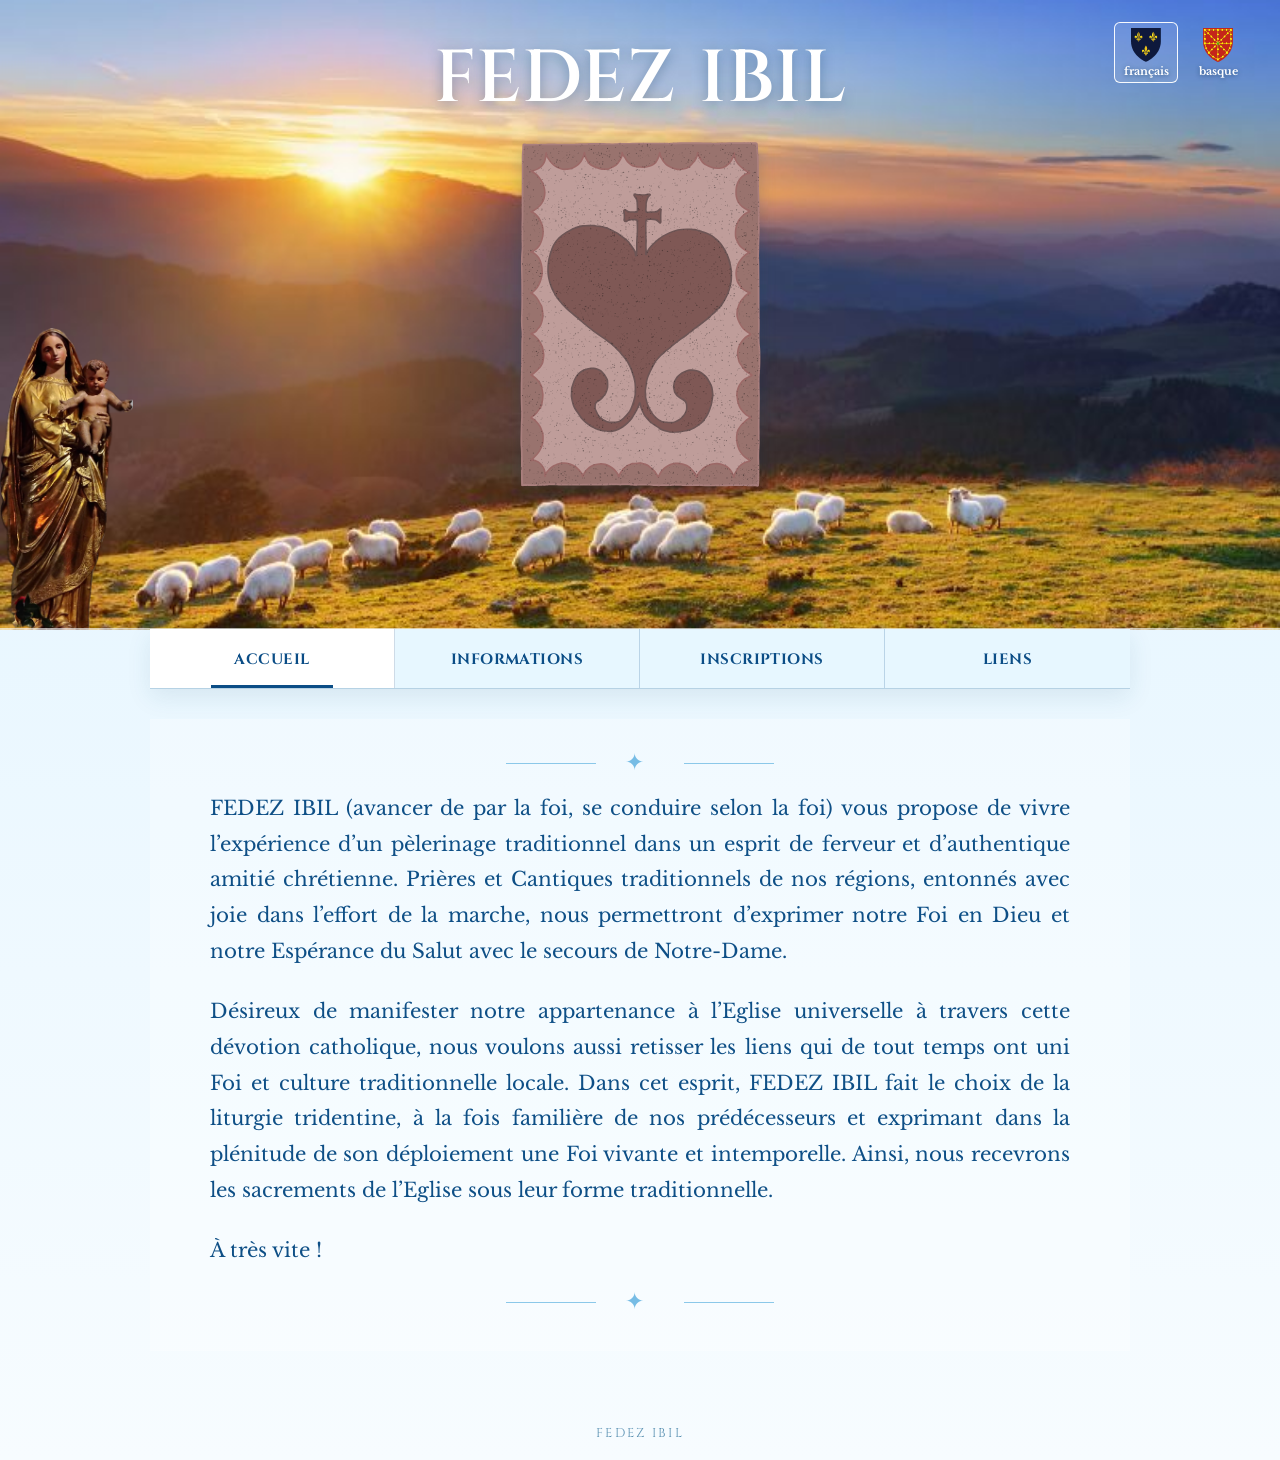
==== index.html @ 3ceb7825 "Update index.html" ====
<!doctype html>
<html lang="fr">

<head>
  <meta charset="utf-8">

  <meta
    name="viewport"
    content="width=device-width, initial-scale=1"
  >

  <meta
    name="description"
    content="Fedez Ibil — pèlerinage traditionnel, foi et culture locale."
  >

  <title>Fedez Ibil</title>

  <link rel="preconnect" href="https://fonts.googleapis.com">
  <link rel="preconnect" href="https://fonts.gstatic.com" crossorigin>

  <link
    href="https://fonts.googleapis.com/css2?family=Cinzel:wght@500;600;700&family=Libre+Baskerville:ital,wght@0,400;0,700;1,400&display=swap"
    rel="stylesheet"
  >

  <link rel="stylesheet" href="style.css">

  <script defer src="langue.js"></script>
</head>

<body>


<!-- LANGUES -->

<div
  class="language-switch"
  aria-label="Choix de la langue"
>

  <button
    class="lang-btn active"
    data-lang="fr"
    type="button"
    aria-label="français"
  >

    <img
      src="images/blason-france.svg"
      alt=""
    >

    <span
      class="lang-label"
      data-lang-label="fr"
    >
      français
    </span>

  </button>


  <button
    class="lang-btn"
    data-lang="eu"
    type="button"
    aria-label="basque"
  >

    <img
      src="images/blason-navarre.svg"
      alt=""
    >

    <span
      class="lang-label"
      data-lang-label="eu"
    >
      basque
    </span>

  </button>

</div>



<!-- GRANDE IMAGE -->

<header class="hero">

  <img
    class="hero-photo"
    src="images/garazi.jpg"
    alt="Saint-Jean-Pied-de-Port"
  >


  <!-- TITRE -->

  <div
    class="brand"
    aria-label="Fedez Ibil"
  >

    <div class="brand-title">

      <span class="brand-word">
        FE<span id="logo-start">D</span>EZ
      </span>

      <span class="brand-word">
        I<span id="logo-end">B</span>IL
      </span>

    </div>

  </div>


  <!-- SACRÉ-CŒUR -->

  <img
    src="images/bihotz-sakratua.svg"
    alt=""
    class="brand-heart"
  >


  <!-- VIERGE -->

  <img
    class="virgin"
    src="images/vierge-ciboure.png"
    alt="Vierge à l'Enfant"
  >


  <!-- DEVISE ET DATE DU PÈLERINAGE -->

  <div class="hero-caption">

    <div
      class="hero-quote"
      data-i18n="hero.quote"
    >
      Voilà ce Cœur qui a tant aimé les hommes…
    </div>

    <div
      class="hero-subtitle"
      data-i18n="hero.subtitle"
    >
      Pèlerinage traditionnel basque – 17 et 18 octobre 2026
    </div>

  </div>


  <div class="hero-bottom-line"></div>

</header>



<!-- NAVIGATION -->

<nav
  class="main-nav"
  aria-label="Navigation principale"
>

  <a
    class="nav-link active"
    href="index.html"
    data-i18n="nav.home"
  >
    Accueil
  </a>

  <a
    class="nav-link"
    href="informations.html"
    data-i18n="nav.info"
  >
    Informations
  </a>

  <a
    class="nav-link"
    href="inscriptions.html"
    data-i18n="nav.signup"
  >
    Inscriptions
  </a>

  <a
    class="nav-link"
    href="liens.html"
    data-i18n="nav.links"
  >
    Liens
  </a>

</nav>



<!-- CONTENU -->

<main class="home-main">

  <section class="intro-card">

    <div
      class="ornament"
      aria-hidden="true"
    >
      ✦
    </div>


    <div
      class="intro-text"
      data-i18n-html="home.text"
    >

      <p>
        FEDEZ IBIL (avancer de par la foi, se conduire selon la foi) vous propose de vivre l’expérience d’un pèlerinage traditionnel dans un esprit de ferveur et d’authentique amitié chrétienne. Prières et Cantiques traditionnels de nos régions, entonnés avec joie dans l’effort de la marche, nous permettront d’exprimer notre Foi en Dieu et notre Espérance du Salut avec le secours de Notre-Dame.
      </p>

      <p>
        Désireux de manifester notre appartenance à l’Eglise universelle à travers cette dévotion catholique, nous voulons aussi retisser les liens qui de tout temps ont uni Foi et culture traditionnelle locale. Dans cet esprit, FEDEZ IBIL fait le choix de la liturgie tridentine, à la fois familière de nos prédécesseurs et exprimant dans la plénitude de son déploiement une Foi vivante et intemporelle. Ainsi, nous recevrons les sacrements de l’Eglise sous leur forme traditionnelle.
      </p>

      <p>
        À très vite !
      </p>

    </div>


    <div
      class="ornament ornament-bottom"
      aria-hidden="true"
    >
      ✦
    </div>

  </section>

</main>


<footer>
  <span>FEDEZ IBIL</span>
</footer>

</body>

</html>
---- style.css ----
:root{
  --blue:#9ed4f2;
  --blue-deep:#0b4d86;
  --blue-dark:#073b69;
  --blue-pale:#eaf7ff;
  --white:#fff;
  --ink:#17364c;
  --line:rgba(255,255,255,.58);
}

*{
  box-sizing:border-box;
}

html{
  scroll-behavior:smooth;
}

body{
  margin:0;
  color:var(--ink);
  background:linear-gradient(#dff3ff,#f7fcff);
  font-family:"Libre Baskerville",Georgia,serif;
}


/* HERO */

.hero{
  position:relative;

  height:clamp(
    560px,
    calc(516px + 8.9vw),
    650px
  );

  min-height:0;

  overflow:hidden;
  background:var(--blue);
}

.hero-photo{
  position:absolute;
  inset:0;

  width:100%;
  height:100%;

  object-fit:cover;
  object-position:center 56%;

  z-index:0;
}

.hero::after{
  display:none;
}


/* LANGUES : TOUJOURS AU-DESSUS DE TOUT */

.language-switch{
  position:fixed;

  top:22px;
  right:30px;

  display:flex;
  align-items:flex-start;

  gap:8px;

  z-index:2147483647;
}

.lang-btn{
  display:flex;
  flex-direction:column;

  align-items:center;
  justify-content:center;

  gap:3px;

  min-width:64px;

  padding:5px 6px 4px;

  border:1px solid transparent;
  border-radius:6px;

  background:transparent;

  color:#fff;

  cursor:pointer;

  font-family:"Libre Baskerville",Georgia,serif;
  font-weight:700;

  text-shadow:0 1px 4px rgba(0,47,78,.5);

  transition:.15s ease;
}

.lang-btn img{
  width:34px;
  height:34px;
  object-fit:contain;
}

.lang-btn:hover{
  background:rgba(255,255,255,.10);
}

.lang-btn.active{
  border-color:rgba(255,255,255,.95);
  background:rgba(255,255,255,.10);
}

.lang-label{
  font-size:.68rem;
  line-height:1.15;
  white-space:nowrap;
}


/* FEDEZ IBIL */

.brand{
  position:absolute;

  top:clamp(
    28px,
    calc(120px - 6.1vw),
    90px
  );

  left:50%;

  transform:translateX(-50%);

  z-index:20;

  color:#fff;

  text-shadow:0 3px 13px rgba(2,52,89,.34);

  font-family:"Cinzel",serif;
  font-weight:600;

  letter-spacing:.035em;
  line-height:1;

  white-space:nowrap;
}

.brand-title{
  display:flex;

  align-items:center;
  justify-content:center;

  gap:.32em;

  font-size:clamp(
    50px,
    calc(35.5px + 2.97vw),
    80px
  );
}

.brand-word{
  display:inline-block;
}


/* SACRÉ-CŒUR */

.brand-heart{
  position:absolute;

  left:50%;
  top:50%;

  transform:translate(-50%,-50%);

  width:200px;
  height:auto;

  object-fit:contain;

  z-index:15;

  filter:drop-shadow(
    0 3px 8px rgba(7,61,100,.20)
  );
}


/* VIERGE */

.virgin{
  position:absolute;

  left:0;
  bottom:-7px;

  height:clamp(
    49%,
    calc(35.9% + 2.67vw),
    76%
  );

  width:auto;

  object-fit:contain;
  object-position:left bottom;

  z-index:10;
}

.hero-bottom-line{
  position:absolute;

  bottom:0;
  left:0;
  right:0;

  height:2px;

  background:rgba(255,255,255,.64);

  z-index:30;
}


/* NAVIGATION */

.main-nav{
  position:relative;

  z-index:100;

  display:grid;

  grid-template-columns:
    repeat(4,minmax(0,1fr));

  max-width:980px;

  margin:-1px auto 0;

  background:rgba(232,247,255,.96);

  border-bottom:
    1px solid rgba(11,77,134,.22);

  box-shadow:
    0 8px 25px rgba(26,84,121,.10);
}

.nav-link{
  position:relative;

  padding:20px 12px 18px;

  text-align:center;

  text-decoration:none;
  text-transform:uppercase;

  color:var(--blue-deep);

  font-family:"Cinzel",serif;

  font-size:.94rem;
  font-weight:700;

  letter-spacing:.03em;

  border-right:
    1px solid rgba(11,77,134,.2);
}

.nav-link:last-child{
  border-right:0;
}

.nav-link:hover,
.nav-link.active{
  background:#fff;
}

.nav-link.active::after{
  content:"";

  position:absolute;

  bottom:0;
  left:25%;
  right:25%;

  height:3px;

  background:var(--blue-deep);
}


/* CONTENU */

.home-main{
  position:relative;

  z-index:50;

  padding:30px 20px 56px;
}

.intro-card{
  position:relative;

  max-width:980px;

  margin:0 auto;

  padding:28px 60px 36px;

  background:rgba(255,255,255,.28);
}


/*
   TEXTE D'ACCUEIL

   Les trois paragraphes sont justifiés.
   FEDEZ IBIL n'a aucun traitement en gras :
   il reste simplement écrit en capitales
   dans le HTML / JavaScript.
*/

.intro-text{
  color:#0e4f86;

  font-size:clamp(
    1.05rem,
    1.55vw,
    1.38rem
  );

  line-height:1.8;

  text-align:justify;
}

.intro-text p{
  margin:0 0 1.25em 0;
}

.intro-text p:last-child{
  margin-bottom:0;
}


/* ORNEMENTS */

.ornament{
  margin:0 auto 15px;

  color:#76bce5;

  font-size:1.45rem;

  letter-spacing:.45em;

  text-align:center;
}

.ornament::before,
.ornament::after{
  content:"";

  display:inline-block;

  vertical-align:middle;

  width:90px;
  max-width:16vw;

  height:1px;

  margin:0 12px;

  background:#8bc8e9;
}

.ornament-bottom{
  margin:17px auto 0;
}


/* FOOTER */

footer{
  padding:18px;

  text-align:center;

  color:#5a91b2;

  font-family:"Cinzel",serif;

  font-size:.8rem;

  letter-spacing:.18em;
}


/* PAGES PROVISOIRES */

.placeholder{
  max-width:900px;

  margin:60px auto;

  padding:30px 24px;

  text-align:center;
}

.placeholder h1{
  color:var(--blue-deep);

  font-family:"Cinzel",serif;
}

.placeholder a{
  color:var(--blue-deep);
}


/* TABLETTE */

@media(max-width:800px){

  .language-switch{
    top:16px;
    right:16px;
  }

  .hero-photo{
    object-position:63% center;
  }

  .main-nav{
    grid-template-columns:
      repeat(2,1fr);
  }

  .nav-link:nth-child(2){
    border-right:0;
  }

  .intro-card{
    padding:22px 10px 30px;
  }
}


/* TÉLÉPHONE */

@media(max-width:520px){

  .language-switch{
    top:10px;
    right:10px;

    gap:8px;
  }

  .lang-btn{
    min-width:54px;

    padding:3px 5px;

    gap:3px;

    border-radius:7px;
  }

  .lang-btn img{
    width:26px;
    height:26px;

    margin:0 auto 3px;
  }

  .lang-label{
    font-family:
      Georgia,
      "Times New Roman",
      serif;

    font-size:.72rem;

    font-weight:400;

    line-height:1.2;

    white-space:nowrap;
  }

  .lang-btn.active .lang-label{
    font-weight:700;
  }
}


/* ÉCRAN TRÈS ÉTROIT */

@media(max-width:380px){

  .brand-title{
    max-width:94vw;
  }

}


/* PETIT TÉLÉPHONE */

@media(max-width:470px){

  .main-nav{
    grid-template-columns:
      1fr 1fr;
  }

  .nav-link{
    font-size:.75rem;

    padding:16px 5px;
  }

  .intro-text{
    font-size:1rem;
    line-height:1.65;
  }
}
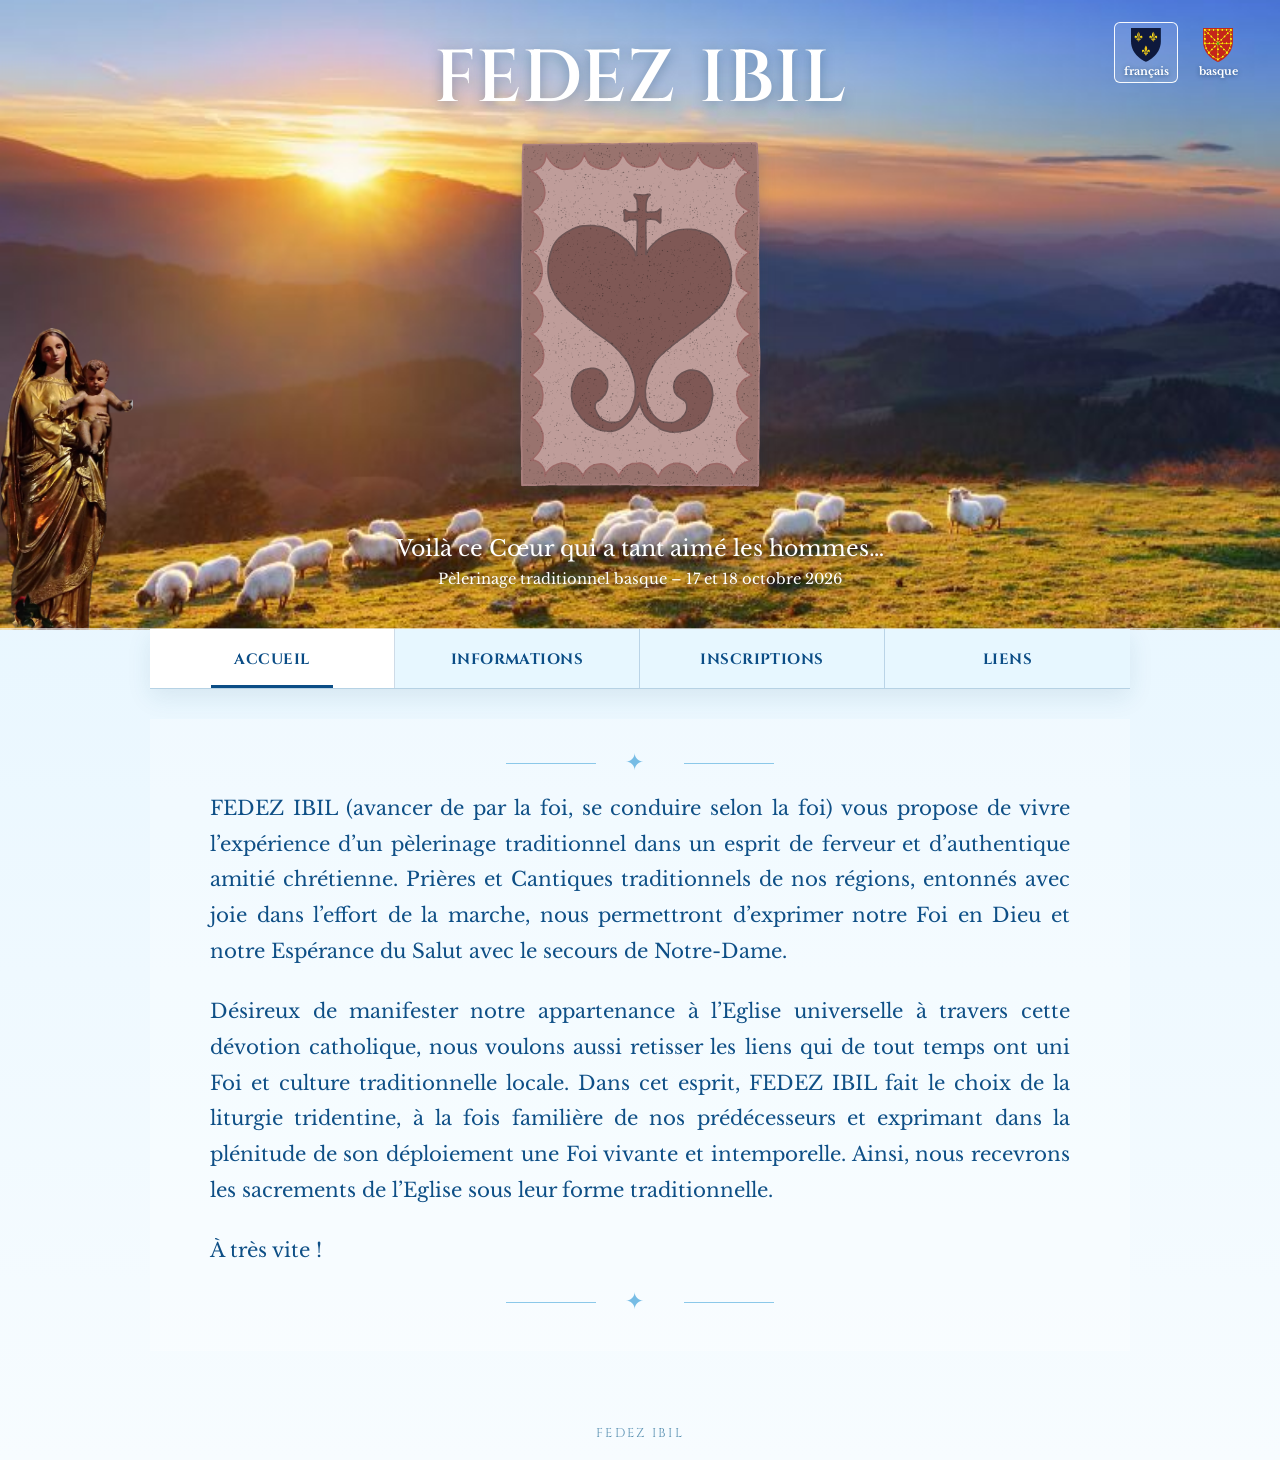
==== commit 212fa0e3: "Update data-i18n attribute in hero-quote div" ====
--- a/index.html
+++ b/index.html
@@ -143,7 +143,7 @@
 
     <div
       class="hero-quote"
-      data-i18n="hero.quote"
+      data-i18n-html="hero.quote"
     >
       Voilà ce Cœur qui a tant aimé les hommes…
     </div>
--- a/style.css
+++ b/style.css
@@ -24,7 +24,9 @@
 }
 
 
-/* HERO */
+/* =========================================================
+   HERO
+   ========================================================= */
 
 .hero{
   position:relative;
@@ -59,7 +61,9 @@
 }
 
 
-/* LANGUES : TOUJOURS AU-DESSUS DE TOUT */
+/* =========================================================
+   LANGUES
+   ========================================================= */
 
 .language-switch{
   position:fixed;
@@ -127,7 +131,9 @@
 }
 
 
-/* FEDEZ IBIL */
+/* =========================================================
+   FEDEZ IBIL
+   ========================================================= */
 
 .brand{
   position:absolute;
@@ -177,7 +183,9 @@
 }
 
 
-/* SACRÉ-CŒUR */
+/* =========================================================
+   SACRÉ-CŒUR
+   ========================================================= */
 
 .brand-heart{
   position:absolute;
@@ -200,7 +208,90 @@
 }
 
 
-/* VIERGE */
+/* =========================================================
+   DEVISE ET DATE DU PÈLERINAGE
+   ========================================================= */
+
+.hero-caption{
+  position:absolute;
+
+  left:50%;
+
+  /*
+     La position verticale exacte est calculée
+     dans langue.js en fonction du bas réel
+     du Sacré-Cœur et du bas de la photographie.
+  */
+
+  top:78%;
+
+  transform:translate(-50%,-50%);
+
+  z-index:25;
+
+  width:min(88%,1100px);
+
+  text-align:center;
+
+  color:#fff;
+
+  font-family:
+    "Libre Baskerville",
+    Georgia,
+    serif;
+
+  /*
+     Même formule que FEDEZ IBIL.
+
+     Les tailles des deux lignes sont ensuite
+     exprimées en "em". Elles restent donc
+     proportionnelles à la taille du titre.
+  */
+
+  font-size:clamp(
+    50px,
+    calc(35.5px + 2.97vw),
+    80px
+  );
+
+  text-shadow:
+    0 2px 7px rgba(0,35,65,.72);
+
+  pointer-events:none;
+}
+
+
+/* « Voilà ce Cœur qui a tant aimé les hommes… » */
+
+.hero-quote{
+  font-size:.30em;
+
+  line-height:1.25;
+
+  font-weight:400;
+
+  text-transform:none;
+}
+
+
+/* Pèlerinage basque traditionnel – 17 et 18 octobre 2026 */
+
+.hero-subtitle{
+  margin-top:.55em;
+
+  font-size:.20em;
+
+  line-height:1.3;
+
+  font-weight:400;
+
+  text-transform:none;
+}
+
+
+/* =========================================================
+   VIERGE
+   ========================================================= */
 
 .virgin{
   position:absolute;
@@ -237,7 +328,9 @@
 }
 
 
-/* NAVIGATION */
+/* =========================================================
+   NAVIGATION
+   ========================================================= */
 
 .main-nav{
   position:relative;
@@ -309,7 +402,9 @@
 }
 
 
-/* CONTENU */
+/* =========================================================
+   CONTENU
+   ========================================================= */
 
 .home-main{
   position:relative;
@@ -332,14 +427,9 @@
 }
 
 
-/*
+/* =========================================================
    TEXTE D'ACCUEIL
-
-   Les trois paragraphes sont justifiés.
-   FEDEZ IBIL n'a aucun traitement en gras :
-   il reste simplement écrit en capitales
-   dans le HTML / JavaScript.
-*/
+   ========================================================= */
 
 .intro-text{
   color:#0e4f86;
@@ -364,7 +454,9 @@
 }
 
 
-/* ORNEMENTS */
+/* =========================================================
+   ORNEMENTS
+   ========================================================= */
 
 .ornament{
   margin:0 auto 15px;
@@ -401,7 +493,9 @@
 }
 
 
-/* FOOTER */
+/* =========================================================
+   FOOTER
+   ========================================================= */
 
 footer{
   padding:18px;
@@ -418,7 +512,9 @@
 }
 
 
-/* PAGES PROVISOIRES */
+/* =========================================================
+   PAGES PROVISOIRES
+   ========================================================= */
 
 .placeholder{
   max-width:900px;
@@ -441,7 +537,9 @@
 }
 
 
-/* TABLETTE */
+/* =========================================================
+   TABLETTE
+   ========================================================= */
 
 @media(max-width:800px){
 
@@ -469,7 +567,9 @@
 }
 
 
-/* TÉLÉPHONE */
+/* =========================================================
+   TÉLÉPHONE
+   ========================================================= */
 
 @media(max-width:520px){
 
@@ -515,10 +615,31 @@
   .lang-btn.active .lang-label{
     font-weight:700;
   }
-}
-
-
-/* ÉCRAN TRÈS ÉTROIT */
+
+
+  /*
+     Légère adaptation pour éviter que les
+     deux textes ne prennent trop de place
+     sur les écrans étroits.
+  */
+
+  .hero-caption{
+    width:94%;
+  }
+
+  .hero-quote{
+    font-size:.29em;
+  }
+
+  .hero-subtitle{
+    font-size:.19em;
+  }
+}
+
+
+/* =========================================================
+   ÉCRAN TRÈS ÉTROIT
+   ========================================================= */
 
 @media(max-width:380px){
 
@@ -529,7 +650,9 @@
 }
 
 
-/* PETIT TÉLÉPHONE */
+/* =========================================================
+   PETIT TÉLÉPHONE
+   ========================================================= */
 
 @media(max-width:470px){
 
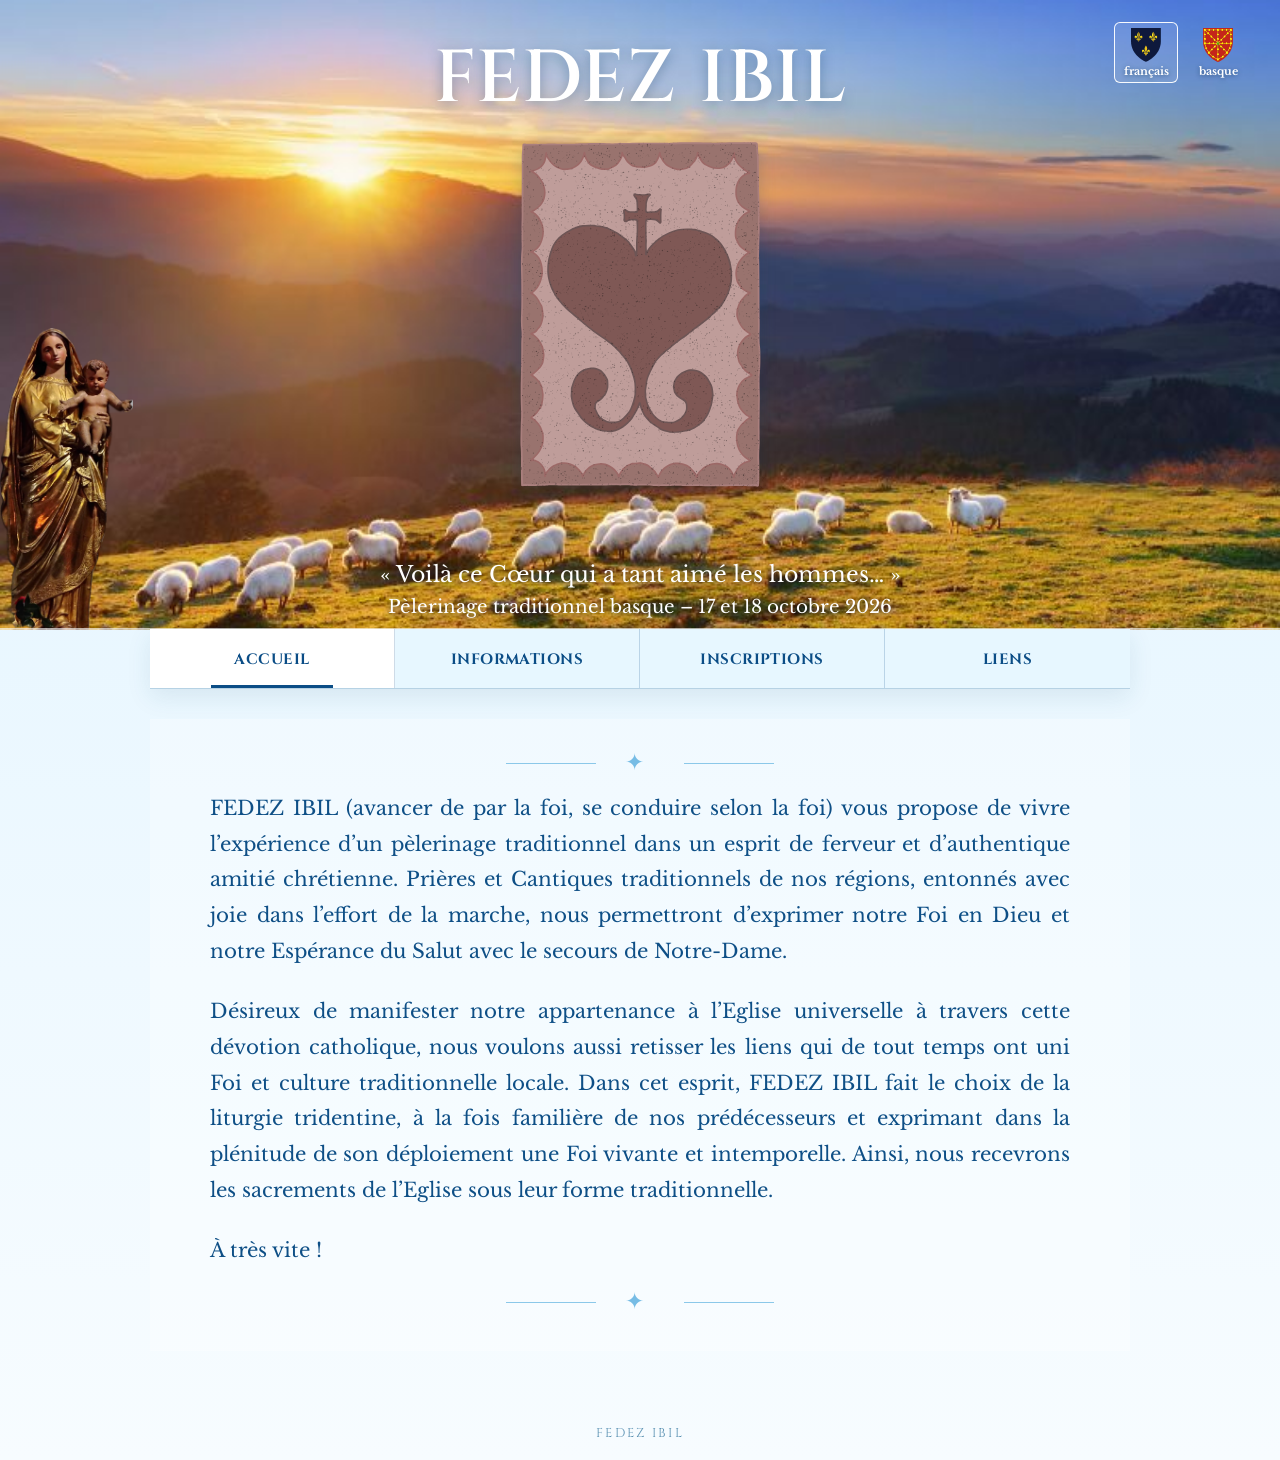
==== commit 7bc4e392: "Add files via upload" ====
--- a/index.html
+++ b/index.html
@@ -29,7 +29,7 @@
   <script defer src="langue.js"></script>
 </head>
 
-<body>
+<body data-page="home">
 
 
 <!-- LANGUES -->
@@ -150,7 +150,7 @@
 
     <div
       class="hero-subtitle"
-      data-i18n="hero.subtitle"
+      data-i18n-html="hero.subtitle"
     >
       Pèlerinage traditionnel basque – 17 et 18 octobre 2026
     </div>
--- a/style.css
+++ b/style.css
@@ -218,14 +218,13 @@
   left:50%;
 
   /*
-     La position verticale exacte est calculée
-     dans langue.js en fonction du bas réel
-     du Sacré-Cœur et du bas de la photographie.
+     La position verticale de ce bloc
+     est calculée dans langue.js.
   */
 
   top:78%;
 
-  transform:translate(-50%,-50%);
+  transform:translateX(-50%);
 
   z-index:25;
 
@@ -241,11 +240,10 @@
     serif;
 
   /*
-     Même formule que FEDEZ IBIL.
-
-     Les tailles des deux lignes sont ensuite
-     exprimées en "em". Elles restent donc
-     proportionnelles à la taille du titre.
+     Même formule de référence que FEDEZ IBIL.
+     Les tailles ci-dessous étant exprimées
+     en em, elles restent proportionnelles
+     à la taille du titre.
   */
 
   font-size:clamp(
@@ -264,6 +262,15 @@
 /* « Voilà ce Cœur qui a tant aimé les hommes… » */
 
 .hero-quote{
+  position:absolute;
+
+  left:50%;
+  top:0;
+
+  width:100%;
+
+  transform:translateX(-50%);
+
   font-size:.30em;
 
   line-height:1.25;
@@ -271,21 +278,49 @@
   font-weight:400;
 
   text-transform:none;
+
+  white-space:nowrap;
 }
 
 
 /* Pèlerinage basque traditionnel – 17 et 18 octobre 2026 */
 
 .hero-subtitle{
-  margin-top:.55em;
-
-  font-size:.20em;
+  position:absolute;
+
+  left:50%;
+
+  /*
+     Sa position verticale exacte est
+     calculée dans langue.js afin que
+     cette ligne se trouve à équidistance
+     de la citation et du bas de la photo.
+  */
+
+  top:50px;
+
+  width:100%;
+
+  transform:translateX(-50%);
+
+  font-size:.25em;
 
   line-height:1.3;
 
   font-weight:400;
 
   text-transform:none;
+
+  white-space:nowrap;
+}
+
+
+/* Exposants basques : 2026ko / 18an */
+
+.hero-subtitle sup{
+  font-size:.65em;
+  vertical-align:super;
+  line-height:0;
 }
 
 
@@ -618,9 +653,8 @@
 
 
   /*
-     Légère adaptation pour éviter que les
-     deux textes ne prennent trop de place
-     sur les écrans étroits.
+     Sur téléphone, la devise dispose
+     d'un peu plus de largeur.
   */
 
   .hero-caption{
@@ -632,7 +666,7 @@
   }
 
   .hero-subtitle{
-    font-size:.19em;
+    font-size:.23em;
   }
 }
 
@@ -672,3 +706,267 @@
     line-height:1.65;
   }
 }
+
+
+/* =========================================================
+   PAGE INFORMATIONS
+   ========================================================= */
+
+.information-page{
+  min-height:100vh;
+  background:linear-gradient(#dff3ff,#f7fcff);
+}
+
+.info-home-link{
+  position:fixed;
+  top:18px;
+  left:30px;
+  z-index:2147483647;
+
+  display:flex;
+  flex-direction:column;
+  align-items:center;
+  justify-content:center;
+
+  color:#fff;
+  text-decoration:none;
+  text-align:center;
+
+  /* Aucun aspect de bouton : ni fond, ni bordure, ni cadre. */
+  background:transparent;
+  border:0;
+  box-shadow:none;
+  padding:0;
+}
+
+.info-home-link:hover .info-home-title,
+.info-home-link:focus-visible .info-home-title{
+  text-shadow:0 0 7px rgba(255,255,255,.45);
+}
+
+.info-home-link:focus-visible{
+  outline:1px solid rgba(255,255,255,.75);
+  outline-offset:6px;
+  border-radius:2px;
+}
+
+.info-home-title{
+  font-family:"Cinzel",serif;
+  font-size:.92rem;
+  font-weight:700;
+  letter-spacing:.055em;
+  line-height:1.1;
+}
+
+.info-home-heart{
+  display:block;
+  width:54px;
+  height:54px;
+  margin-top:4px;
+  object-fit:contain;
+}
+
+.info-main{
+  position:relative;
+  z-index:1;
+  padding:126px 20px 54px;
+}
+
+.info-page-card{
+  width:min(980px,100%);
+  margin:0 auto;
+  padding:30px 60px 38px;
+  background:rgba(255,255,255,.28);
+}
+
+.info-poster-button{
+  display:block;
+  width:min(700px,100%);
+  margin:0 auto 28px;
+  padding:0;
+  border:0;
+  background:transparent;
+  cursor:zoom-in;
+}
+
+.info-poster{
+  display:block;
+  width:100%;
+  height:auto;
+  max-height:78vh;
+  object-fit:contain;
+  filter:drop-shadow(0 9px 18px rgba(11,77,134,.18));
+}
+
+.info-text{
+  max-width:900px;
+  margin:0 auto;
+  color:#0e4f86;
+  font-size:clamp(1.05rem,1.55vw,1.38rem);
+  line-height:1.8;
+  text-align:justify;
+}
+
+.info-text p{
+  margin:0 0 1.25em;
+}
+
+.info-text ul{
+  margin:0 0 1.25em;
+  padding-left:1.45em;
+}
+
+.info-text li+li{
+  margin-top:.8em;
+}
+
+.info-saints{
+  display:grid;
+  grid-template-columns:repeat(2,minmax(0,1fr));
+  gap:24px;
+  max-width:900px;
+  margin:30px auto 0;
+}
+
+.info-saints figure{
+  margin:0;
+}
+
+.info-saints img{
+  display:block;
+  width:100%;
+  height:auto;
+  border-radius:3px;
+  box-shadow:0 8px 20px rgba(26,84,121,.14);
+}
+
+.info-saints figcaption{
+  margin:0 0 10px;
+  color:var(--blue-deep);
+  font-size:clamp(.88rem,1.2vw,1rem);
+  line-height:1.45;
+  text-align:center;
+  font-style:italic;
+}
+
+.info-back-wrap{
+  margin:34px 0 0;
+  text-align:center;
+}
+
+.info-back-button{
+  display:inline-block;
+  padding:9px 14px;
+  border:1px solid rgba(255,255,255,.85);
+  border-radius:7px;
+  background:var(--blue-deep);
+  color:#fff;
+  text-decoration:none;
+  font-weight:700;
+  font-family:"Libre Baskerville",Georgia,serif;
+  cursor:pointer;
+  box-shadow:0 4px 12px rgba(7,61,105,.15);
+}
+
+.info-back-button:hover,
+.info-back-button:focus-visible{
+  background:var(--blue-dark);
+}
+
+.info-poster-overlay[hidden]{
+  display:none;
+}
+
+.info-poster-overlay{
+  position:fixed;
+  inset:0;
+  z-index:2147483647;
+  display:grid;
+  place-items:center;
+  background:rgba(2,28,48,.97);
+}
+
+.info-poster-fullscreen{
+  width:100vw;
+  height:100vh;
+  margin:0;
+  padding:0;
+  border:0;
+  background:transparent;
+  cursor:zoom-out;
+  display:grid;
+  place-items:center;
+}
+
+.info-poster-fullscreen img{
+  display:block;
+  width:auto;
+  height:auto;
+  max-width:100vw;
+  max-height:100vh;
+  object-fit:contain;
+}
+
+body.poster-open{
+  overflow:hidden;
+}
+
+@media(max-width:800px){
+  .info-home-link{
+    top:12px;
+    left:16px;
+  }
+
+  .info-page-card{
+    padding:26px 18px 34px;
+  }
+}
+
+@media(max-width:520px){
+  .info-home-link{
+    top:8px;
+    left:10px;
+  }
+
+  .info-home-title{
+    font-size:.76rem;
+  }
+
+  .info-home-heart{
+    width:42px;
+    height:42px;
+  }
+
+  .info-main{
+    padding:104px 12px 42px;
+  }
+
+  .info-page-card{
+    padding:20px 8px 28px;
+  }
+
+  .info-text{
+    font-size:1rem;
+    line-height:1.65;
+  }
+
+  .info-saints{
+    grid-template-columns:1fr;
+    gap:18px;
+  }
+}
+
+
+/* Navigation de la page Informations */
+.info-main-nav{
+  margin-top:104px;
+}
+.information-page .info-main{
+  padding-top:30px;
+}
+
+@media(max-width:700px){
+  .info-main-nav{
+    margin-top:92px;
+  }
+}
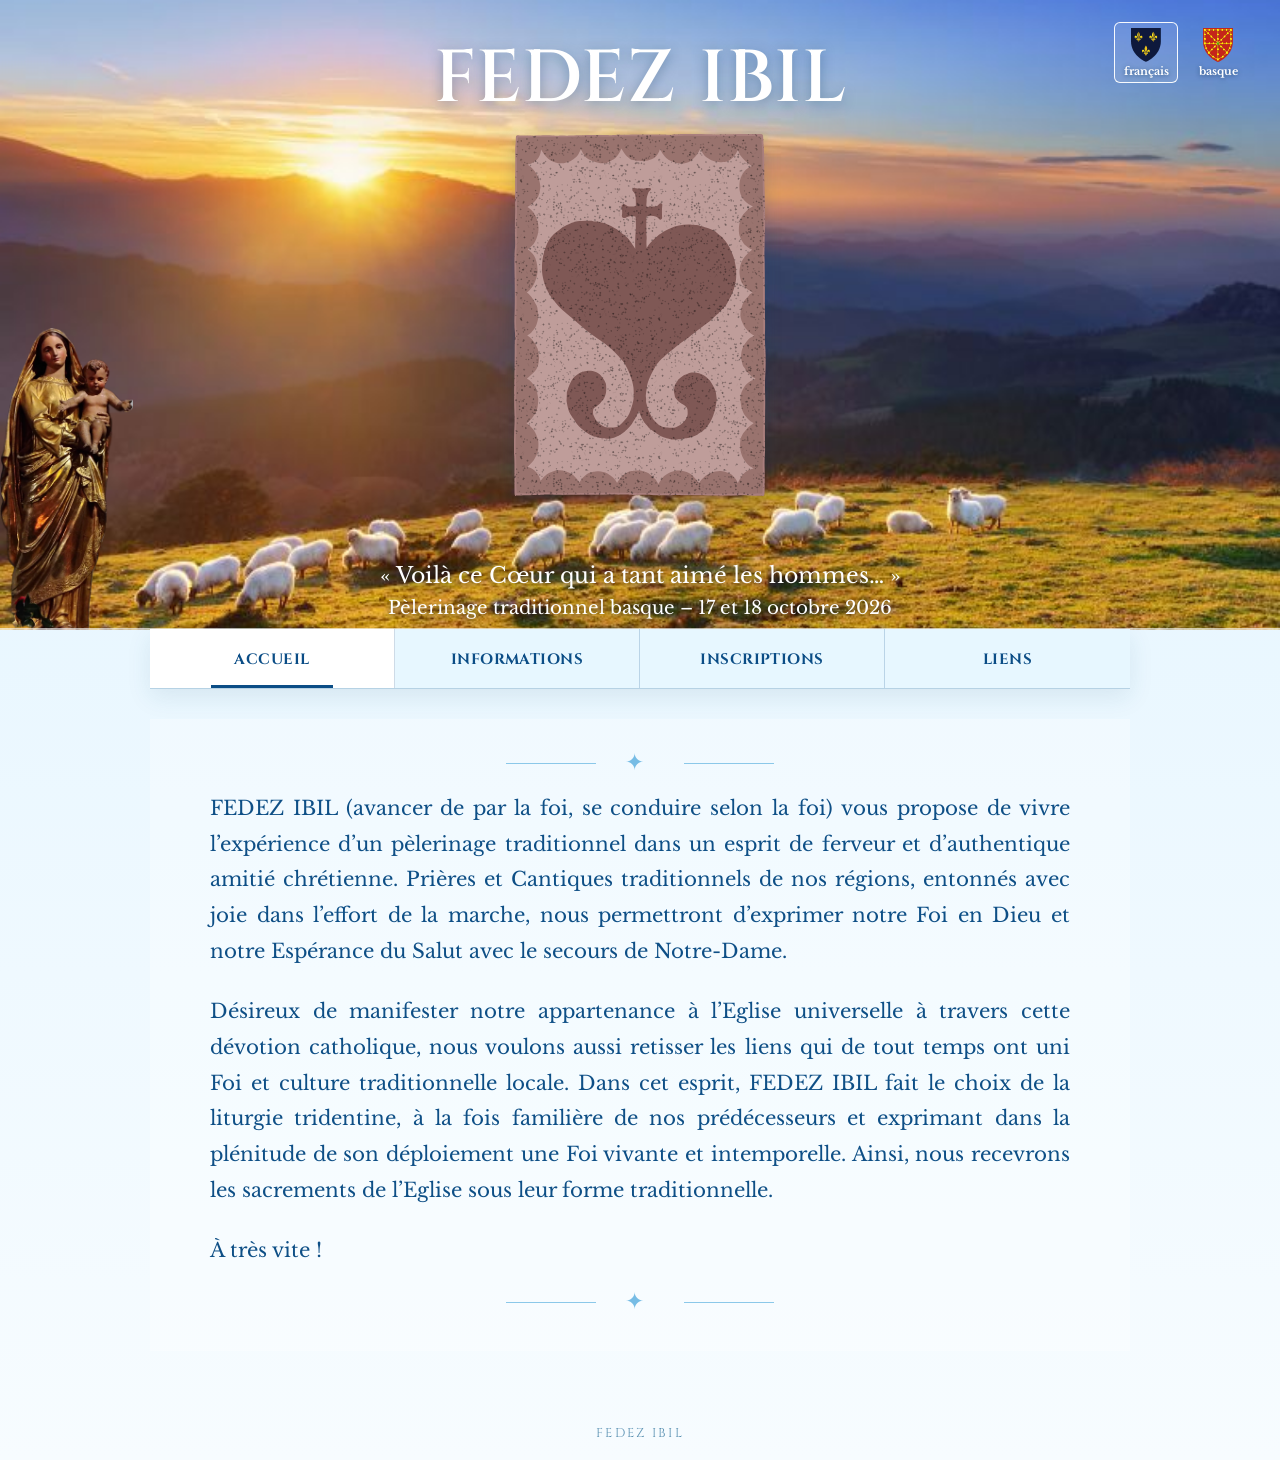
==== commit 528de365: "Update text to clarify attachment to tridentine liturgy" ====
--- a/index.html
+++ b/index.html
@@ -2,6 +2,15 @@
 <html lang="fr">
 
 <head>
+  <!-- Google tag (gtag.js) -->
+<script async src="https://www.googletagmanager.com/gtag/js?id=G-PWHCYCFR2K"></script>
+<script>
+  window.dataLayer = window.dataLayer || [];
+  function gtag(){dataLayer.push(arguments);}
+  gtag('js', new Date());
+
+  gtag('config', 'G-PWHCYCFR2K');
+</script>
   <meta charset="utf-8">
 
   <meta
@@ -231,7 +240,7 @@
       </p>
 
       <p>
-        Désireux de manifester notre appartenance à l’Eglise universelle à travers cette dévotion catholique, nous voulons aussi retisser les liens qui de tout temps ont uni Foi et culture traditionnelle locale. Dans cet esprit, FEDEZ IBIL fait le choix de la liturgie tridentine, à la fois familière de nos prédécesseurs et exprimant dans la plénitude de son déploiement une Foi vivante et intemporelle. Ainsi, nous recevrons les sacrements de l’Eglise sous leur forme traditionnelle.
+        Désireux de manifester notre appartenance à l’Eglise universelle à travers cette dévotion catholique, nous voulons aussi retisser les liens qui de tout temps ont uni Foi et culture traditionnelle locale. Dans cet esprit, FEDEZ IBIL est attaché à la liturgie tridentine, à la fois familière de nos prédécesseurs et exprimant dans la plénitude de son déploiement une Foi vivante et intemporelle. Ainsi, nous recevrons les sacrements de l’Eglise sous leur forme traditionnelle.
       </p>
 
       <p>
--- a/style.css
+++ b/style.css
@@ -728,7 +728,7 @@
   align-items:center;
   justify-content:center;
 
-  color:#fff;
+  color:#0e4f86;
   text-decoration:none;
   text-align:center;
 
@@ -741,11 +741,11 @@
 
 .info-home-link:hover .info-home-title,
 .info-home-link:focus-visible .info-home-title{
-  text-shadow:0 0 7px rgba(255,255,255,.45);
+  text-shadow:0 0 7px rgba(14,79,134,.22);
 }
 
 .info-home-link:focus-visible{
-  outline:1px solid rgba(255,255,255,.75);
+  outline:1px solid rgba(14,79,134,.55);
   outline-offset:6px;
   border-radius:2px;
 }
@@ -957,7 +957,7 @@
 }
 
 
-/* Navigation de la page Informations */
+/* Navigation des pages secondaires */
 .info-main-nav{
   margin-top:104px;
 }
@@ -970,3 +970,143 @@
     margin-top:92px;
   }
 }
+
+/* =========================================================
+   PAGES INSCRIPTIONS / LIENS
+   Même en-tête de retour que la page Informations
+   ========================================================= */
+
+.secondary-content{
+  position:relative;
+  z-index:1;
+  padding:30px 20px 54px;
+}
+
+.secondary-card{
+  width:min(980px,100%);
+  margin:0 auto;
+  padding:30px 60px 38px;
+  background:rgba(255,255,255,.28);
+}
+
+.secondary-title{
+  margin:0 0 28px;
+  color:var(--blue-deep);
+  font-family:"Cinzel",serif;
+  font-size:clamp(1.55rem,3vw,2.35rem);
+  text-align:center;
+}
+
+.secondary-text{
+  color:#0e4f86;
+  font-size:clamp(1.05rem,1.55vw,1.38rem);
+  line-height:1.8;
+}
+
+/* Premier lien : Herria Bihotzean */
+.links-list{
+  width:min(820px,100%);
+  margin:0 auto;
+}
+
+.external-link-entry{
+  margin:0 auto 28px;
+  text-align:center;
+}
+
+.external-link-description{
+  margin:0 0 22px;
+  color:#0e4f86;
+  font-size:clamp(1.05rem,1.55vw,1.30rem);
+  line-height:1.7;
+  text-align:left;
+}
+
+.hb-link-logo{
+  display:inline-flex;
+  flex-direction:column;
+  align-items:center;
+  justify-content:center;
+  max-width:100%;
+  padding:22px 28px 18px;
+  color:#fff;
+  background:rgba(20,55,32,.92);
+  border:1px solid rgba(255,255,255,.72);
+  border-radius:8px;
+  text-decoration:none;
+  box-shadow:0 7px 20px rgba(7,61,100,.14);
+  transition:.16s ease;
+}
+
+.hb-link-logo:hover,
+.hb-link-logo:focus-visible{
+  background:#fff;
+  color:rgb(20,55,32);
+  transform:translateY(-2px);
+  outline:none;
+}
+
+.hb-link-title{
+  margin:0;
+  font-family:Georgia,"Times New Roman",serif;
+  font-size:clamp(1.65rem,4.5vw,2.8rem);
+  font-weight:700;
+  letter-spacing:.05em;
+  line-height:1.05;
+  text-transform:uppercase;
+}
+
+.hb-link-crests{
+  display:flex;
+  align-items:center;
+  justify-content:center;
+  gap:22px;
+  margin-top:18px;
+}
+
+.hb-link-crests img{
+  display:block;
+  width:72px;
+  height:72px;
+  object-fit:contain;
+}
+
+.hb-link-domain{
+  display:block;
+  margin-top:14px;
+  font-family:Georgia,"Times New Roman",serif;
+  font-size:1rem;
+  font-weight:700;
+  letter-spacing:.02em;
+  text-transform:none;
+}
+
+@media(max-width:800px){
+  .secondary-card{
+    padding:26px 18px 34px;
+  }
+}
+
+@media(max-width:520px){
+  .secondary-content{
+    padding:30px 12px 42px;
+  }
+
+  .secondary-card{
+    padding:20px 8px 28px;
+  }
+
+  .hb-link-logo{
+    width:100%;
+    padding:20px 10px 16px;
+  }
+
+  .hb-link-crests{
+    gap:12px;
+  }
+
+  .hb-link-crests img{
+    width:58px;
+    height:58px;
+  }
+}
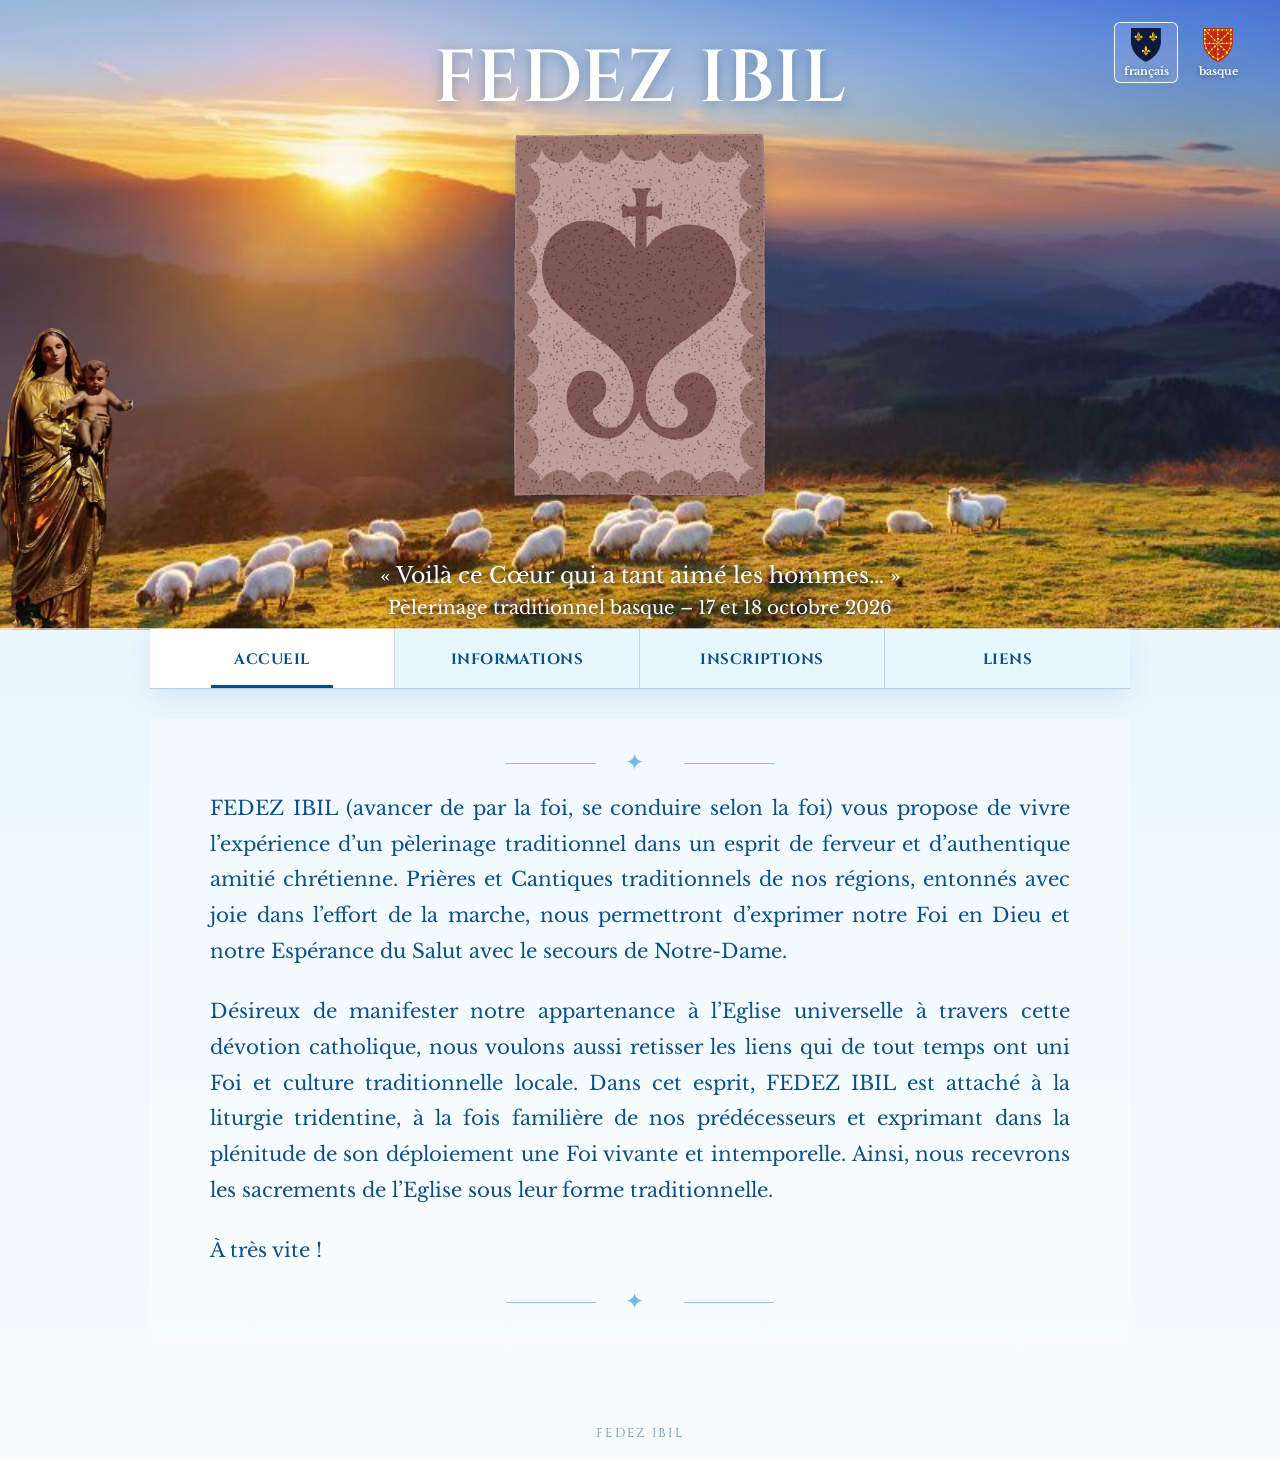
==== commit adbb8091: "Refine text for pilgrimage experience description" ====
--- a/index.html
+++ b/index.html
@@ -236,11 +236,11 @@
     >
 
       <p>
-        FEDEZ IBIL (avancer de par la foi, se conduire selon la foi) vous propose de vivre l’expérience d’un pèlerinage traditionnel dans un esprit de ferveur et d’authentique amitié chrétienne. Prières et Cantiques traditionnels de nos régions, entonnés avec joie dans l’effort de la marche, nous permettront d’exprimer notre Foi en Dieu et notre Espérance du Salut avec le secours de Notre-Dame.
+        FEDEZ IBIL (avancer de par la foi, se conduire selon la foi) vous propose, avec les fidèles de Biriatou, de vivre l’expérience d’un pèlerinage traditionnel dans un esprit de ferveur et d’authentique amitié chrétienne. Prières et Cantiques traditionnels de nos régions, entonnés avec joie dans l’effort de la marche, nous permettront d’exprimer notre Foi en Dieu et notre Espérance du Salut avec le secours de Notre-Dame.
       </p>
 
       <p>
-        Désireux de manifester notre appartenance à l’Eglise universelle à travers cette dévotion catholique, nous voulons aussi retisser les liens qui de tout temps ont uni Foi et culture traditionnelle locale. Dans cet esprit, FEDEZ IBIL est attaché à la liturgie tridentine, à la fois familière de nos prédécesseurs et exprimant dans la plénitude de son déploiement une Foi vivante et intemporelle. Ainsi, nous recevrons les sacrements de l’Eglise sous leur forme traditionnelle.
+        Désireux de manifester notre appartenance à l’Eglise universelle à travers cette dévotion catholique, nous voulons aussi retisser les liens qui de tout temps ont uni Foi et culture traditionnelle locale. Dans cet esprit, nous pérégrinerons en nous nourrissant de la liturgie traditionnelle, à la fois familière de nos prédécesseurs et exprimant dans la plénitude de son déploiement une Foi vivante et intemporelle.
       </p>
 
       <p>
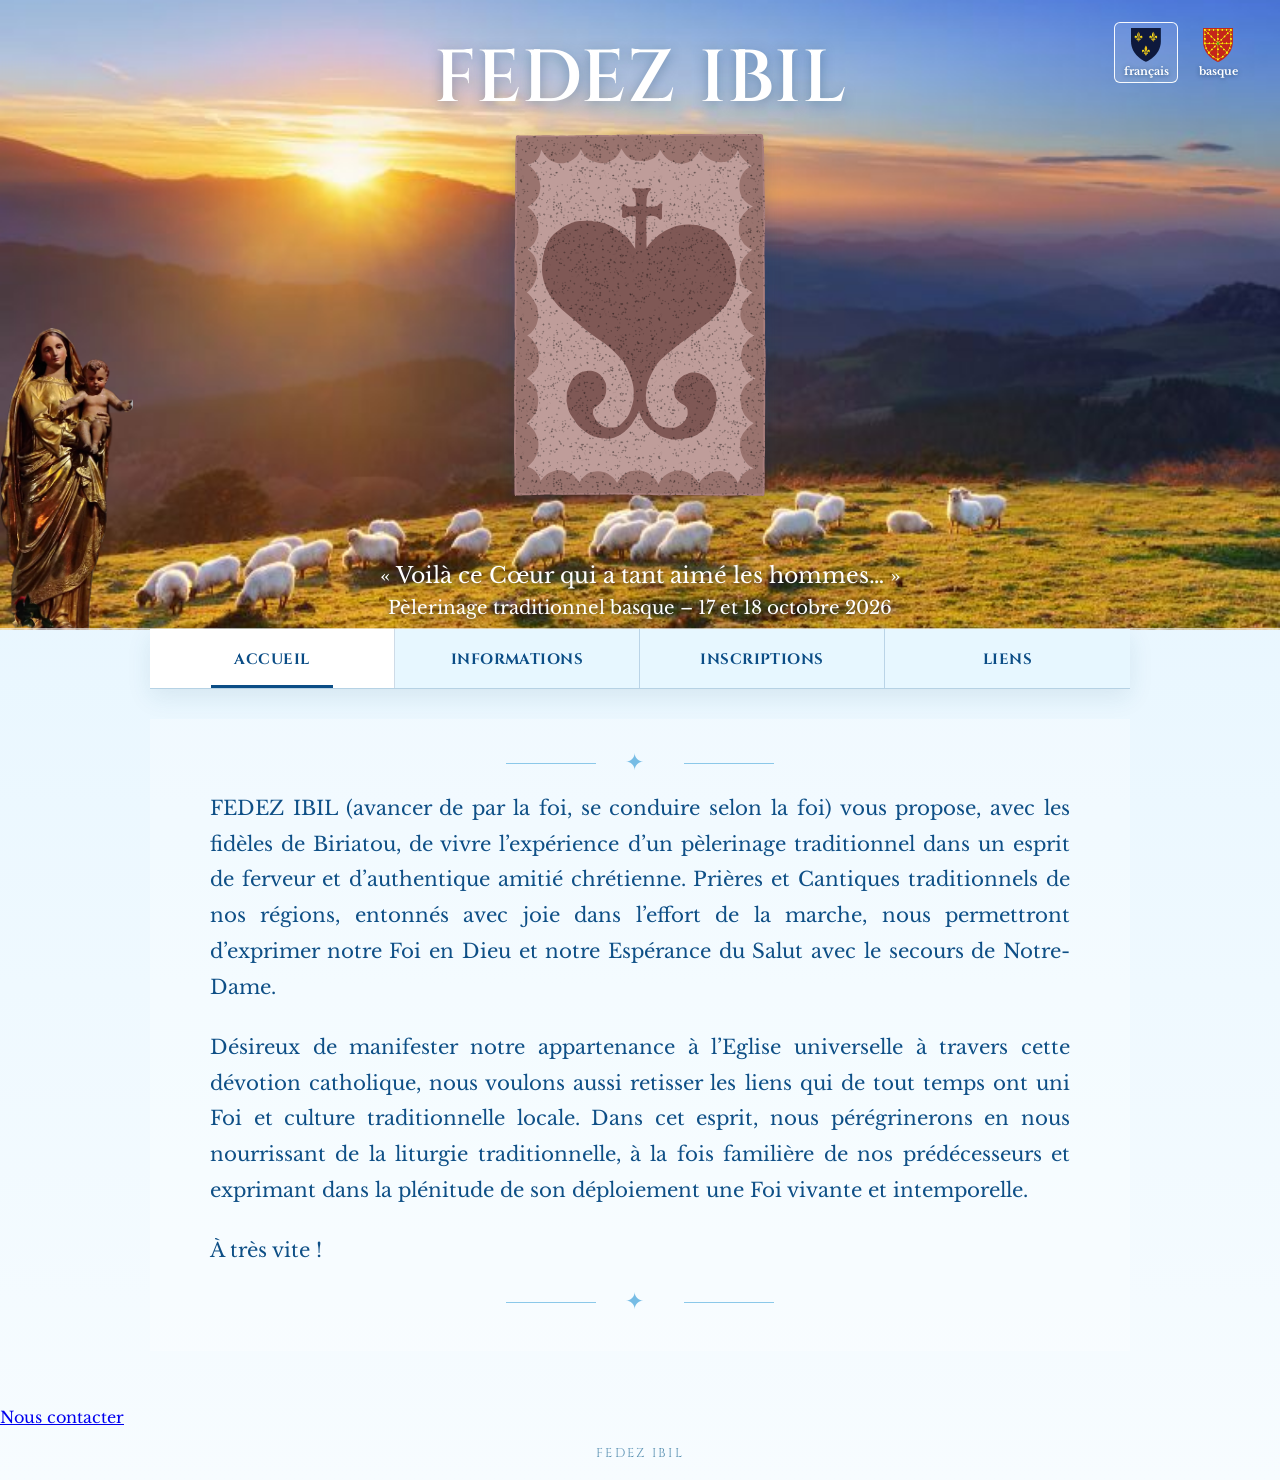
==== commit f2ac85b1: "Add contact footer link to index.html" ====
--- a/index.html
+++ b/index.html
@@ -261,6 +261,12 @@
 
 </main>
 
+<div class="contact-footer-link">
+  <a href="contact.html" data-i18n="contact.link">
+    Nous contacter
+  </a>
+</div>
+
 
 <footer>
   <span>FEDEZ IBIL</span>
